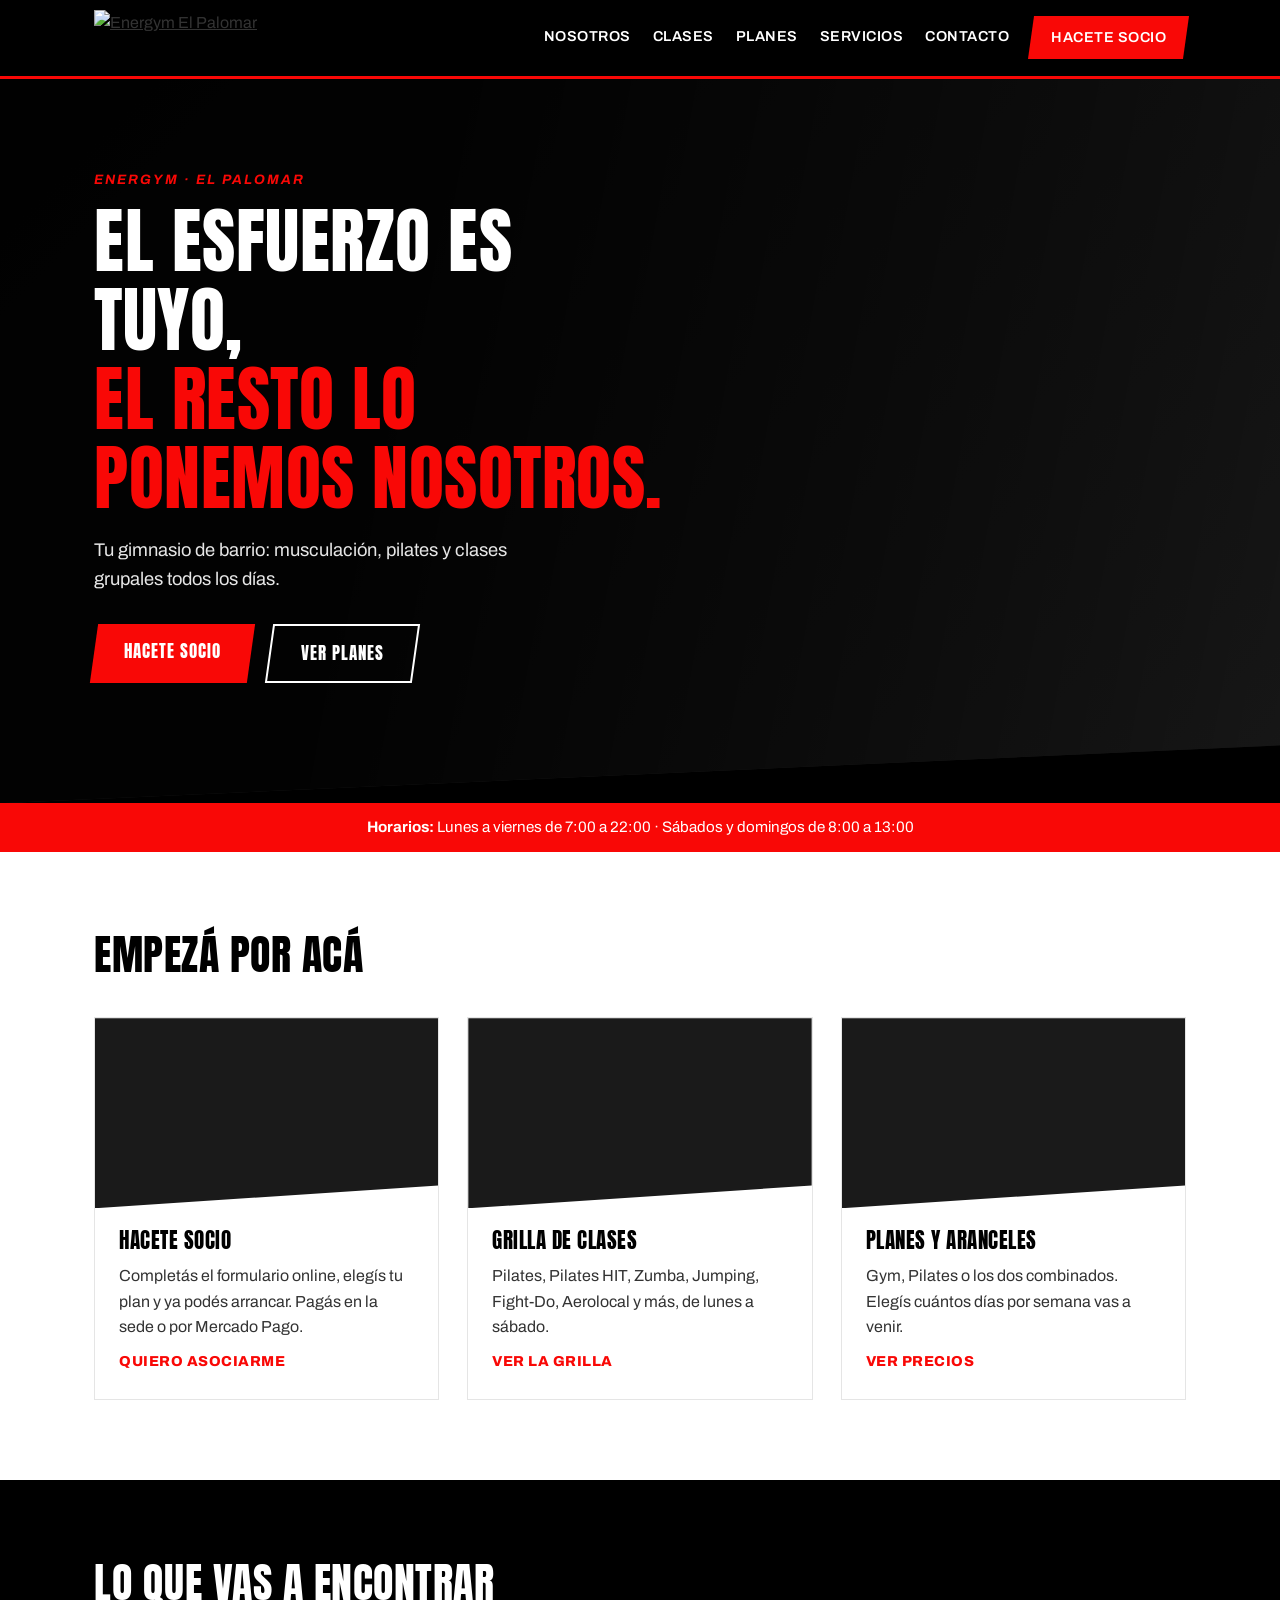
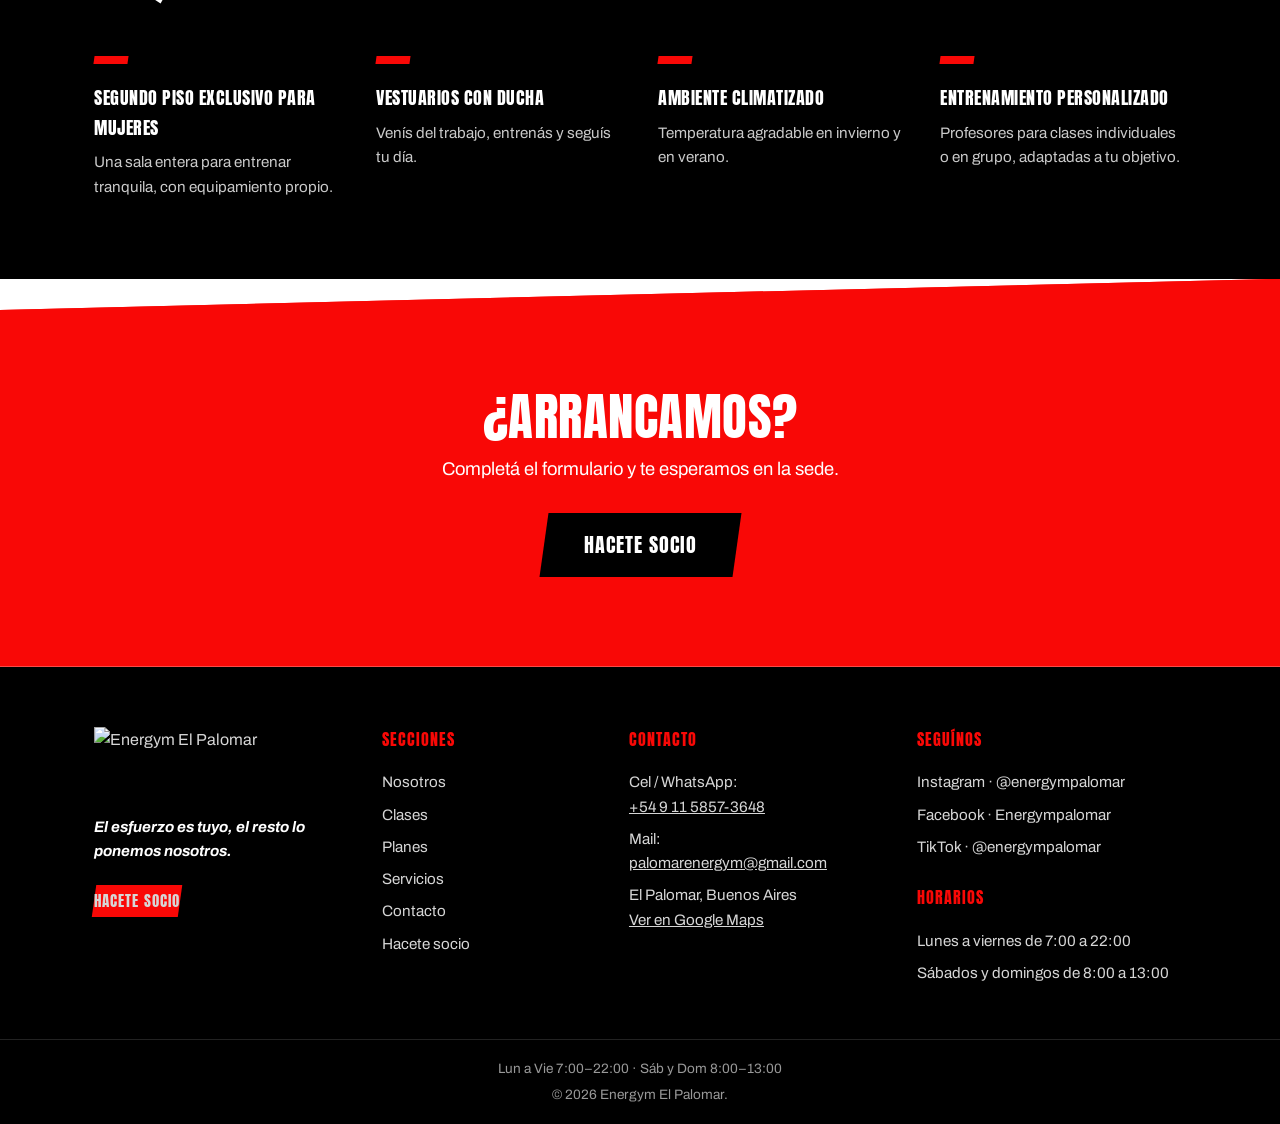
==== index.html @ e4fec942 "Add files via upload" ====
<!DOCTYPE html>
<html lang="es">
<head>
  <meta charset="UTF-8">
  <meta name="viewport" content="width=device-width, initial-scale=1.0">
  <title>Energym El Palomar — Tu gimnasio de barrio</title>
  <link rel="icon" href="img/logo.png">
  <link rel="preconnect" href="https://fonts.googleapis.com">
  <link rel="preconnect" href="https://fonts.gstatic.com" crossorigin>
  <link href="https://fonts.googleapis.com/css2?family=Anton&family=Archivo:ital,wght@0,400;0,600;0,800;1,700&display=swap" rel="stylesheet">
  <link rel="stylesheet" href="styles.css">
</head>
<body>

  <header class="header">
    <div class="header-inner">
      <a href="index.html" class="brand">
        <img src="img/logo.png" alt="Energym El Palomar" class="brand-logo">
      </a>
      <nav class="nav" aria-label="Navegación principal">
        <a href="nosotros.html">Nosotros</a>
        <a href="clases.html">Clases</a>
        <a href="planes.html">Planes</a>
        <a href="servicios.html">Servicios</a>
        <a href="contacto.html">Contacto</a>
        <a href="hacete-socio.html" class="nav-cta"><span>Hacete socio</span></a>
      </nav>
    </div>
  </header>

  <main>
    <section class="hero">
      <div class="hero-bg" role="img" aria-label="Salón de máquinas de Energym"></div>
      <div class="hero-content">
        <p class="eyebrow">Energym · El Palomar</p>
        <h1>El esfuerzo es tuyo,<br><span class="accent">el resto lo ponemos nosotros.</span></h1>
        <p class="hero-sub">Tu gimnasio de barrio: musculación, pilates y clases grupales todos los días.</p>
        <div class="hero-actions">
          <a href="hacete-socio.html" class="btn btn-primary"><span>Hacete socio</span></a>
          <a href="planes.html" class="btn btn-ghost"><span>Ver planes</span></a>
        </div>
      </div>
    </section>

    <div class="hours-bar" role="note">
      <p><strong>Horarios:</strong> Lunes a viernes de 7:00 a 22:00 · Sábados y domingos de 8:00 a 13:00</p>
    </div>

    <section class="section">
      <div class="container">
        <h2 class="section-title">Empezá por acá</h2>
        <div class="cards">

          <article class="card">
            <div class="card-img" style="background-image:url('img/banner-socio.jpg')"></div>
            <div class="card-body">
              <h3>Hacete socio</h3>
              <p>Completás el formulario online, elegís tu plan y ya podés arrancar. Pagás en la sede o por Mercado Pago.</p>
              <a href="hacete-socio.html" class="card-link">Quiero asociarme</a>
            </div>
          </article>

          <article class="card">
            <div class="card-img" style="background-image:url('img/banner-clases.jpg')"></div>
            <div class="card-body">
              <h3>Grilla de clases</h3>
              <p>Pilates, Pilates HIT, Zumba, Jumping, Fight-Do, Aerolocal y más, de lunes a sábado.</p>
              <a href="clases.html" class="card-link">Ver la grilla</a>
            </div>
          </article>

          <article class="card">
            <div class="card-img" style="background-image:url('img/banner-planes.jpg')"></div>
            <div class="card-body">
              <h3>Planes y aranceles</h3>
              <p>Gym, Pilates o los dos combinados. Elegís cuántos días por semana vas a venir.</p>
              <a href="planes.html" class="card-link">Ver precios</a>
            </div>
          </article>

        </div>
      </div>
    </section>

    <section class="section section-dark">
      <div class="container">
        <h2 class="section-title">Lo que vas a encontrar</h2>
        <div class="perks">
          <div class="perk">
            <span class="perk-bolt" aria-hidden="true"></span>
            <h4>Segundo piso exclusivo para mujeres</h4>
            <p>Una sala entera para entrenar tranquila, con equipamiento propio.</p>
          </div>
          <div class="perk">
            <span class="perk-bolt" aria-hidden="true"></span>
            <h4>Vestuarios con ducha</h4>
            <p>Venís del trabajo, entrenás y seguís tu día.</p>
          </div>
          <div class="perk">
            <span class="perk-bolt" aria-hidden="true"></span>
            <h4>Ambiente climatizado</h4>
            <p>Temperatura agradable en invierno y en verano.</p>
          </div>
          <div class="perk">
            <span class="perk-bolt" aria-hidden="true"></span>
            <h4>Entrenamiento personalizado</h4>
            <p>Profesores para clases individuales o en grupo, adaptadas a tu objetivo.</p>
          </div>
        </div>
      </div>
    </section>

    <section class="cta-final">
      <div class="container cta-final-inner">
        <h2>¿Arrancamos?</h2>
        <p>Completá el formulario y te esperamos en la sede.</p>
        <a href="hacete-socio.html" class="btn btn-primary btn-lg"><span>Hacete socio</span></a>
      </div>
    </section>

  </main>

  <footer class="footer">
    <div class="container footer-grid">

      <div class="footer-col footer-brand">
        <img src="img/logo.png" alt="Energym El Palomar" class="footer-logo">
        <p class="footer-claim">El esfuerzo es tuyo, el resto lo ponemos nosotros.</p>
        <a href="hacete-socio.html" class="btn btn-primary btn-sm"><span>Hacete socio</span></a>
      </div>

      <div class="footer-col">
        <h5>Secciones</h5>
        <a href="nosotros.html">Nosotros</a>
        <a href="clases.html">Clases</a>
        <a href="planes.html">Planes</a>
        <a href="servicios.html">Servicios</a>
        <a href="contacto.html">Contacto</a>
        <a href="hacete-socio.html">Hacete socio</a>
      </div>

      <div class="footer-col">
        <h5>Contacto</h5>
        <p>Cel / WhatsApp:<br><a href="https://wa.me/5491158573648">+54 9 11 5857-3648</a></p>
        <p>Mail:<br><a href="mailto:palomarenergym@gmail.com">palomarenergym@gmail.com</a></p>
        <p>El Palomar, Buenos Aires<br><a href="https://maps.app.goo.gl/Y169NvNYUahnVg4Q8" target="_blank" rel="noopener">Ver en Google Maps</a></p>
      </div>

      <div class="footer-col">
        <h5>Seguínos</h5>
        <a href="https://www.instagram.com/energympalomar/" target="_blank" rel="noopener">Instagram · @energympalomar</a>
        <a href="https://www.facebook.com/Energympalomar/" target="_blank" rel="noopener">Facebook · Energympalomar</a>
        <a href="https://www.tiktok.com/@energympalomar" target="_blank" rel="noopener">TikTok · @energympalomar</a>
        <h5 style="margin-top:22px">Horarios</h5>
        <p>Lunes a viernes de 7:00 a 22:00</p>
        <p>Sábados y domingos de 8:00 a 13:00</p>
      </div>

    </div>
    <div class="footer-bottom">
      <p>Lun a Vie 7:00–22:00 · Sáb y Dom 8:00–13:00</p>
      <p>© 2026 Energym El Palomar.</p>
    </div>
  </footer>

</body>
</html>
---- styles.css ----
/* ============================================================
   ENERGYM EL PALOMAR — styles.css
   Hoja de estilos compartida por todas las páginas.
   Colores de marca: negro #000000 / rojo #f90806
   Tipografías: Anton (títulos) + Archivo (textos)
   Firma visual: cortes diagonales "rayo", como el logo.
   ============================================================ */

:root {
  --negro: #000000;
  --rojo: #f90806;
  --blanco: #ffffff;
  --gris-claro: #f4f4f4;
  --gris-texto: #333333;
  --display: 'Anton', sans-serif;
  --texto: 'Archivo', sans-serif;
  --skew: -8deg;           /* inclinación "rayo" de botones y etiquetas */
  --ancho: 1140px;
}

/* ---------- Reset básico ---------- */
* { margin: 0; padding: 0; box-sizing: border-box; }
html { scroll-behavior: smooth; }
body {
  font-family: var(--texto);
  color: var(--gris-texto);
  background: var(--blanco);
  line-height: 1.6;
}
img { max-width: 100%; display: block; }
a { color: inherit; }
a:focus-visible, button:focus-visible {
  outline: 3px solid var(--rojo);
  outline-offset: 3px;
}

.container { max-width: var(--ancho); margin: 0 auto; padding: 0 24px; }

/* ---------- Tipografía ---------- */
h1, h2, h3, .section-title {
  font-family: var(--display);
  font-weight: 400;
  letter-spacing: 0.5px;
  text-transform: uppercase;
  line-height: 1.1;
  color: var(--negro);
}

.eyebrow {
  font-family: var(--texto);
  font-style: italic;          /* como el "EL PALOMAR" del logo */
  font-weight: 700;
  text-transform: uppercase;
  letter-spacing: 2px;
  font-size: 0.85rem;
  color: var(--rojo);
  margin-bottom: 10px;
}
.eyebrow-dark { color: var(--rojo); }
.accent { color: var(--rojo); }

/* ---------- Botones (paralelogramo tipo rayo) ---------- */
.btn {
  display: inline-block;
  font-family: var(--display);
  font-size: 1.05rem;
  letter-spacing: 1px;
  text-transform: uppercase;
  text-decoration: none;
  padding: 14px 30px;
  transform: skewX(var(--skew));
  transition: transform 0.15s ease, background 0.15s ease, color 0.15s ease;
}
.btn span { display: inline-block; transform: skewX(calc(var(--skew) * -1)); }
.btn-primary { background: var(--rojo); color: var(--blanco); }
.btn-primary:hover { background: var(--negro); transform: skewX(var(--skew)) translateY(-2px); }
.btn-ghost { background: transparent; color: var(--blanco); border: 2px solid var(--blanco); }
.btn-ghost:hover { background: var(--blanco); color: var(--negro); }
.btn-lg { font-size: 1.25rem; padding: 16px 40px; }
.btn-sm { font-size: 0.85rem; padding: 10px 20px; }

/* ---------- Header ---------- */
.header {
  background: var(--negro);
  position: sticky;
  top: 0;
  z-index: 100;
  border-bottom: 3px solid var(--rojo);
}
.header-inner {
  max-width: var(--ancho);
  margin: 0 auto;
  padding: 10px 24px;
  display: flex;
  align-items: center;
  justify-content: space-between;
  gap: 16px;
  flex-wrap: wrap;
}
.brand-logo { height: 56px; width: auto; }
.nav {
  display: flex;
  align-items: center;
  gap: 22px;
  flex-wrap: wrap;
}
.nav a {
  color: var(--blanco);
  text-decoration: none;
  font-weight: 600;
  font-size: 0.9rem;
  text-transform: uppercase;
  letter-spacing: 0.5px;
  padding: 6px 0;
  border-bottom: 2px solid transparent;
  transition: border-color 0.15s ease, color 0.15s ease;
}
.nav a:hover { color: var(--rojo); border-bottom-color: var(--rojo); }
.nav a.activo { border-bottom-color: var(--rojo); }
.nav .nav-cta {
  background: var(--rojo);
  padding: 10px 20px;
  transform: skewX(var(--skew));
  border-bottom: none;
}
.nav .nav-cta span { display: inline-block; transform: skewX(calc(var(--skew) * -1)); }
.nav .nav-cta:hover { background: var(--blanco); color: var(--negro); }

/* ---------- Hero ---------- */
.hero {
  position: relative;
  min-height: 78vh;
  display: flex;
  align-items: center;
  background: var(--negro);
  overflow: hidden;
}
.hero-bg {
  position: absolute;
  inset: 0;
  background:
    linear-gradient(100deg, rgba(0,0,0,0.92) 30%, rgba(0,0,0,0.45) 100%),
    url('img/banner-home.jpg') center/cover no-repeat,
    linear-gradient(135deg, #111 0%, #2a2a2a 100%); /* fallback si falta la foto */
  clip-path: polygon(0 0, 100% 0, 100% 92%, 0 100%);
}
.hero-content {
  position: relative;
  max-width: var(--ancho);
  margin: 0 auto;
  padding: 90px 24px 120px;
  width: 100%;
}
.hero h1 {
  color: var(--blanco);
  font-size: clamp(2.4rem, 6vw, 4.5rem);
  margin-bottom: 18px;
  max-width: 16ch;
}
.hero-sub {
  color: #e6e6e6;
  font-size: 1.15rem;
  max-width: 44ch;
  margin-bottom: 30px;
}
.hero-actions { display: flex; gap: 18px; flex-wrap: wrap; }

/* ---------- Barra de horarios ---------- */
.hours-bar {
  background: var(--rojo);
  color: var(--blanco);
  text-align: center;
  padding: 12px 24px;
  font-size: 0.95rem;
}

/* ---------- Secciones ---------- */
.section { padding: 80px 0; }
.section-dark { background: var(--negro); }
.section-gris { background: var(--gris-claro); }
.section-title {
  font-size: clamp(1.8rem, 4vw, 2.6rem);
  margin-bottom: 40px;
}
.section-dark .section-title { color: var(--blanco); }
.section-dark p { color: #c9c9c9; }

/* ---------- Cards ---------- */
.cards {
  display: grid;
  grid-template-columns: repeat(auto-fit, minmax(280px, 1fr));
  gap: 28px;
}
.card {
  background: var(--blanco);
  border: 1px solid #e5e5e5;
  display: flex;
  flex-direction: column;
  transition: transform 0.15s ease, box-shadow 0.15s ease;
}
.card:hover { transform: translateY(-4px); box-shadow: 0 12px 28px rgba(0,0,0,0.12); }
.card-img {
  height: 190px;
  background-color: #1a1a1a;
  background-size: cover;
  background-position: center;
  clip-path: polygon(0 0, 100% 0, 100% 88%, 0 100%); /* corte rayo */
}
.card-body { padding: 22px 24px 26px; display: flex; flex-direction: column; gap: 10px; flex: 1; }
.card-body h3 { font-size: 1.3rem; }
.card-body p { flex: 1; }
.card-link {
  color: var(--rojo);
  font-weight: 800;
  text-decoration: none;
  text-transform: uppercase;
  font-size: 0.9rem;
  letter-spacing: 0.5px;
}
.card-link:hover { text-decoration: underline; }

/* ---------- Beneficios ---------- */
.perks {
  display: grid;
  grid-template-columns: repeat(auto-fit, minmax(220px, 1fr));
  gap: 36px;
}
.perk h4 {
  font-family: var(--display);
  font-weight: 400;
  text-transform: uppercase;
  letter-spacing: 0.5px;
  color: var(--blanco);
  font-size: 1.15rem;
  margin: 12px 0 8px;
}
.perk p { color: #c9c9c9; font-size: 0.95rem; }
.perk-bolt {
  display: inline-block;
  width: 34px;
  height: 8px;
  background: var(--rojo);
  transform: skewX(var(--skew));
}

/* ---------- CTA final ---------- */
.cta-final {
  background:
    linear-gradient(rgba(249,8,6,0.92), rgba(249,8,6,0.92)),
    url('img/banner-home.jpg') center/cover no-repeat,
    var(--rojo);
  clip-path: polygon(0 8%, 100% 0, 100% 100%, 0 100%);
  padding: 110px 0 90px;
  text-align: center;
}
.cta-final h2 { color: var(--blanco); font-size: clamp(2rem, 5vw, 3.2rem); margin-bottom: 10px; }
.cta-final p { color: var(--blanco); font-size: 1.15rem; margin-bottom: 28px; }
.cta-final .btn-primary { background: var(--negro); }
.cta-final .btn-primary:hover { background: var(--blanco); color: var(--negro); }

/* ---------- Footer ---------- */
.footer { background: var(--negro); color: #d6d6d6; padding-top: 60px; }
.footer-grid {
  display: grid;
  grid-template-columns: 1.2fr 1fr 1.2fr 1.3fr;
  gap: 40px;
  padding-bottom: 50px;
}
.footer-logo { height: 70px; width: auto; margin-bottom: 14px; }
.footer-claim { font-style: italic; font-weight: 700; color: var(--blanco); max-width: 26ch; margin-bottom: 18px; }
.footer-col h5 {
  font-family: var(--display);
  font-weight: 400;
  text-transform: uppercase;
  letter-spacing: 1px;
  color: var(--rojo);
  font-size: 1rem;
  margin-bottom: 14px;
}
.footer-col a {
  display: block;
  color: #d6d6d6;
  text-decoration: none;
  padding: 4px 0;
  font-size: 0.95rem;
}
.footer-col a:hover { color: var(--rojo); }
.footer-col p { font-size: 0.95rem; padding: 4px 0; }
.footer-col p a { display: inline; padding: 0; text-decoration: underline; }
.footer-brand .btn { display: inline-block; }
.footer-bottom {
  border-top: 1px solid #222;
  padding: 18px 24px;
  text-align: center;
  font-size: 0.85rem;
  color: #999;
}
.footer-bottom p + p { margin-top: 4px; }

/* ============================================================
   PÁGINAS INTERNAS
   ============================================================ */

.page-hero {
  background: var(--negro);
  clip-path: polygon(0 0, 100% 0, 100% 85%, 0 100%);
  padding: 70px 0 90px;
}
.page-hero h1 { color: var(--blanco); font-size: clamp(2rem, 5vw, 3.2rem); }

.grid-3 {
  display: grid;
  grid-template-columns: repeat(auto-fit, minmax(260px, 1fr));
  gap: 28px;
  align-items: start;
}

/* Bloque texto + imagen */
.split {
  display: grid;
  grid-template-columns: 1fr 1fr;
  gap: 48px;
  align-items: center;
}
.split-img {
  width: 100%;
  aspect-ratio: 3 / 2;
  background-color: #1a1a1a;
  background-size: cover;
  background-position: center;
  clip-path: polygon(0 0, 100% 0, 100% 92%, 0 100%);
}
.split h2 { font-size: clamp(1.6rem, 3.5vw, 2.2rem); margin-bottom: 14px; }
.split p + p { margin-top: 12px; }

/* Nota destacada */
.nota {
  background: var(--gris-claro);
  border-left: 6px solid var(--rojo);
  padding: 18px 22px;
  font-size: 0.98rem;
  margin-top: 30px;
}
.section-gris .nota { background: var(--blanco); }

/* ---------- Nosotros: banners de instalaciones ---------- */
.destacados { display: grid; gap: 24px; }
.destacado-item {
  display: grid;
  grid-template-columns: 340px 1fr;
  background: var(--blanco);
  border: 1px solid #e5e5e5;
  align-items: stretch;
}
.destacado-item:nth-child(even) { grid-template-columns: 1fr 340px; }
.destacado-item:nth-child(even) .destacado-img { order: 2; }
.destacado-img {
  min-height: 220px;
  background-color: #1a1a1a;
  background-size: cover;
  background-position: center;
}
.destacado-txt { padding: 30px 34px; display: flex; flex-direction: column; justify-content: center; }
.destacado-txt h3 { font-size: 1.4rem; margin-bottom: 10px; }
.destacado-txt h3::after {
  content: "";
  display: block;
  width: 40px;
  height: 6px;
  background: var(--rojo);
  transform: skewX(var(--skew));
  margin-top: 10px;
}

/* ---------- Planes ---------- */
.plan {
  background: var(--blanco);
  border: 2px solid var(--negro);
  padding: 30px 26px;
}
.plan.destacado { border-color: var(--rojo); box-shadow: 0 10px 26px rgba(249,8,6,0.18); }
.plan h3 { font-size: 1.5rem; }
.plan-sub {
  font-style: italic;
  font-weight: 700;
  text-transform: uppercase;
  letter-spacing: 1px;
  font-size: 0.8rem;
  color: var(--rojo);
  margin-bottom: 16px;
}
.lista-precios { list-style: none; }
.lista-precios li {
  display: flex;
  justify-content: space-between;
  align-items: baseline;
  gap: 14px;
  padding: 10px 0;
  border-bottom: 1px solid #eee;
  font-size: 0.95rem;
}
.lista-precios .monto {
  font-family: var(--display);
  font-size: 1.25rem;
  color: var(--negro);
  white-space: nowrap;
}
.plan.destacado .lista-precios .monto { color: var(--rojo); }

/* ---------- Grilla de clases ---------- */
.grilla {
  display: grid;
  grid-template-columns: repeat(auto-fit, minmax(230px, 1fr));
  gap: 22px;
}
.dia { border: 1px solid #e5e5e5; background: var(--blanco); }
.dia h3 {
  background: var(--negro);
  color: var(--blanco);
  font-size: 1.1rem;
  padding: 12px 18px;
  letter-spacing: 1px;
}
.dia ul { list-style: none; padding: 6px 18px 18px; }
.dia li { display: flex; gap: 12px; padding: 9px 0; border-bottom: 1px solid #f0f0f0; font-size: 0.92rem; }
.dia li:last-child { border-bottom: none; }
.dia .hora {
  font-family: var(--display);
  color: var(--rojo);
  font-size: 0.95rem;
  min-width: 52px;
}
.dia .clase { flex: 1; }

/* ---------- Profes / servicios ---------- */
.profes {
  display: grid;
  grid-template-columns: repeat(auto-fit, minmax(280px, 1fr));
  gap: 28px;
}
.profe { border: 1px solid #e5e5e5; background: var(--blanco); display: flex; flex-direction: column; }
.profe-foto {
  width: 100%;
  aspect-ratio: 1 / 1;
  background-color: #1a1a1a;
  background-size: cover;
  background-position: center;
  clip-path: polygon(0 0, 100% 0, 100% 94%, 0 100%);
}
.profe-body { padding: 20px 24px 26px; display: flex; flex-direction: column; gap: 10px; flex: 1; }
.profe h3 { font-size: 1.25rem; }
.profe .rol { color: var(--rojo); font-weight: 700; font-style: italic; font-size: 0.9rem; margin-top: -8px; }
.profe p { font-size: 0.95rem; }
.profe-link {
  display: inline-block;
  font-weight: 800;
  font-size: 0.88rem;
  color: var(--negro);
  text-decoration: none;
  border-bottom: 2px solid var(--rojo);
  padding-bottom: 2px;
  margin-right: 14px;
}
.profe-link:hover { color: var(--rojo); }

/* ---------- Contacto ---------- */
.contacto-grid {
  display: grid;
  grid-template-columns: 1fr 1fr;
  gap: 48px;
  align-items: start;
}
.dato { padding: 12px 0; border-bottom: 1px solid #eee; }
.dato strong { color: var(--negro); text-transform: uppercase; font-size: 0.85rem; letter-spacing: 1px; display: block; }
.mapa-img {
  width: 100%;
  aspect-ratio: 2 / 1;
  background-color: #1a1a1a;
  background-image: url('img/mapa.jpg');
  background-size: cover;
  background-position: center;
  clip-path: polygon(0 0, 100% 0, 100% 92%, 0 100%);
}

/* ---------- Responsive ---------- */
@media (max-width: 900px) {
  .footer-grid { grid-template-columns: 1fr 1fr; }
  .destacado-item,
  .destacado-item:nth-child(even) { grid-template-columns: 1fr; }
  .destacado-item:nth-child(even) .destacado-img { order: 0; }
  .destacado-img { min-height: 200px; }
}
@media (max-width: 760px) {
  .split, .contacto-grid { grid-template-columns: 1fr; gap: 28px; }
}
@media (max-width: 640px) {
  .header-inner { justify-content: center; }
  .nav { justify-content: center; gap: 14px; }
  .hero { min-height: 70vh; }
  .hero-content { padding: 60px 24px 90px; }
  .section { padding: 56px 0; }
  .footer-grid { grid-template-columns: 1fr; gap: 28px; }
}

/* ---------- Accesibilidad: menos movimiento ---------- */
@media (prefers-reduced-motion: reduce) {
  html { scroll-behavior: auto; }
  * { transition: none !important; }
}
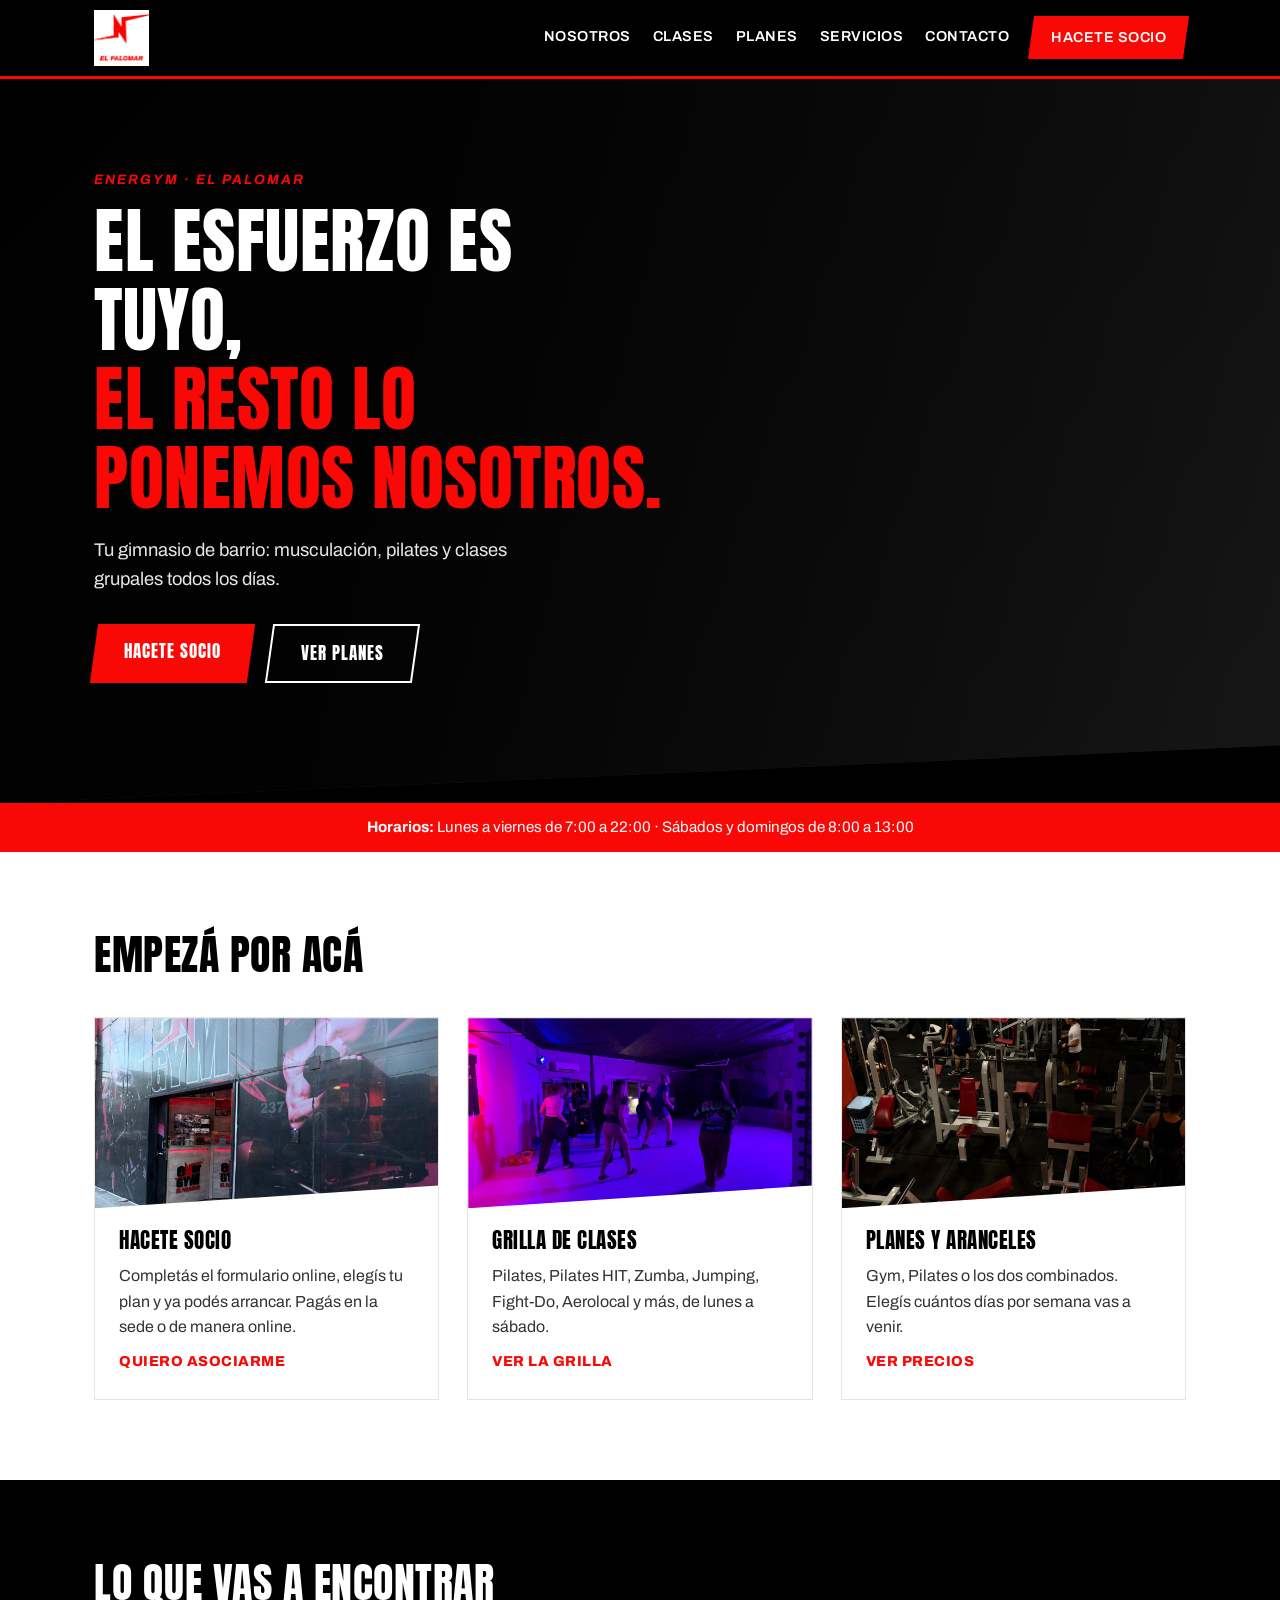
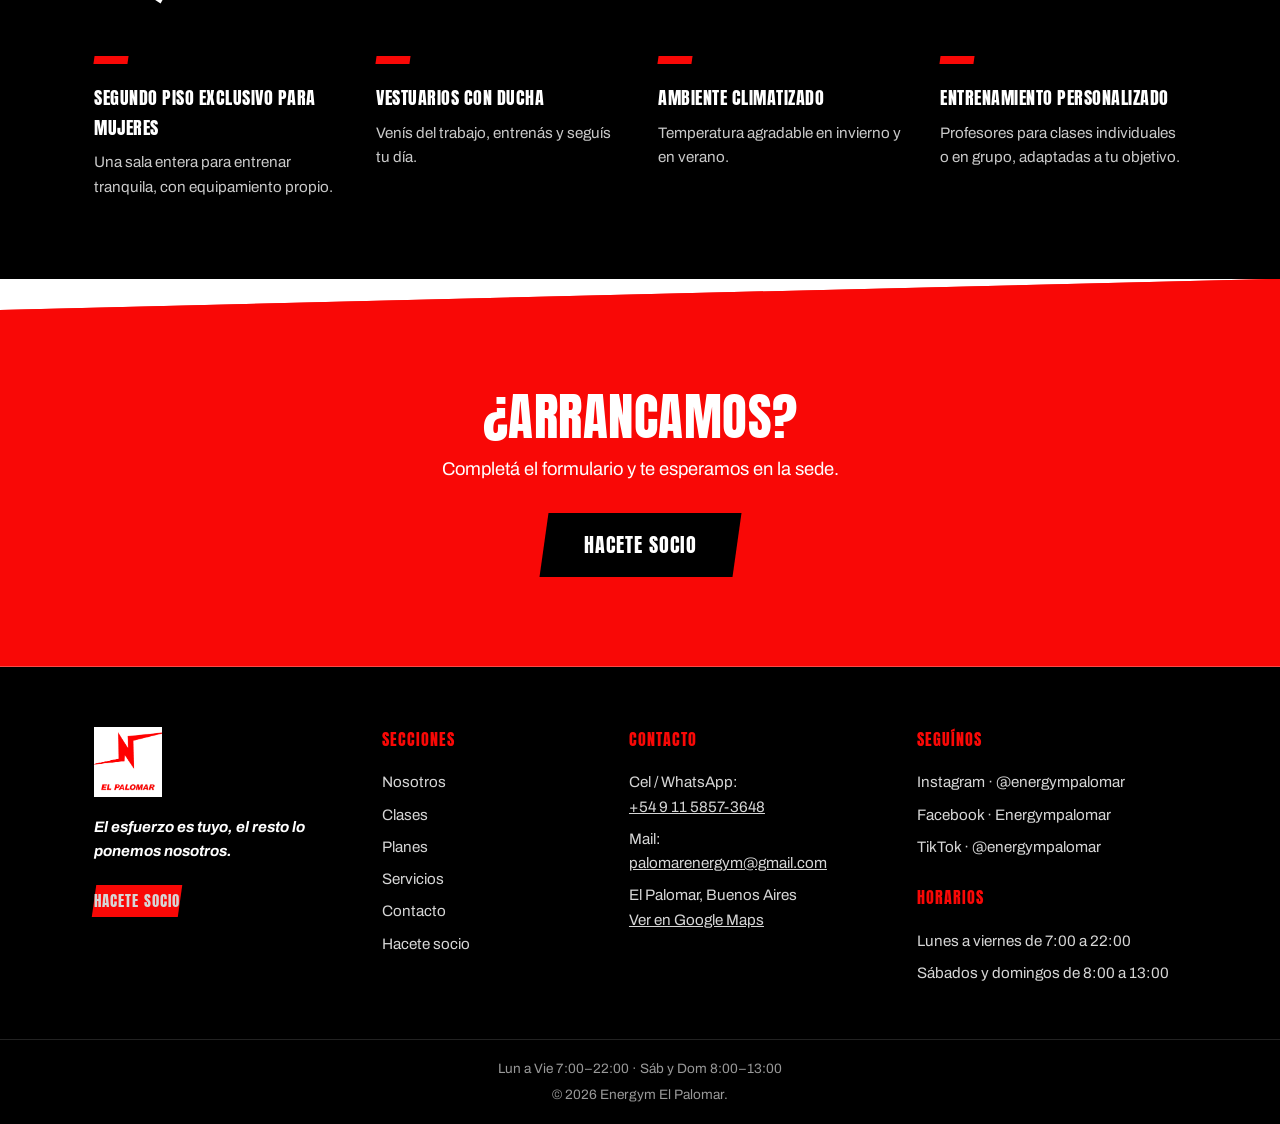
==== commit 89f5f908: "Update index.html" ====
--- a/index.html
+++ b/index.html
@@ -55,7 +55,7 @@
             <div class="card-img" style="background-image:url('img/banner-socio.jpg')"></div>
             <div class="card-body">
               <h3>Hacete socio</h3>
-              <p>Completás el formulario online, elegís tu plan y ya podés arrancar. Pagás en la sede o por Mercado Pago.</p>
+              <p>Completás el formulario online, elegís tu plan y ya podés arrancar. Pagás en la sede o de manera online.</p>
               <a href="hacete-socio.html" class="card-link">Quiero asociarme</a>
             </div>
           </article>
@@ -164,4 +164,4 @@
   </footer>
 
 </body>
-</html>+</html>
--- a/styles.css
+++ b/styles.css
@@ -343,25 +343,19 @@
 }
 .section-gris .nota { background: var(--blanco); }
 
-/* ---------- Nosotros: banners de instalaciones ---------- */
-.destacados { display: grid; gap: 24px; }
+/* ---------- Nosotros: instalaciones ---------- */
+.destacados {
+  display: grid;
+  grid-template-columns: repeat(auto-fit, minmax(270px, 1fr));
+  gap: 24px;
+}
 .destacado-item {
-  display: grid;
-  grid-template-columns: 340px 1fr;
   background: var(--blanco);
   border: 1px solid #e5e5e5;
-  align-items: stretch;
-}
-.destacado-item:nth-child(even) { grid-template-columns: 1fr 340px; }
-.destacado-item:nth-child(even) .destacado-img { order: 2; }
-.destacado-img {
-  min-height: 220px;
-  background-color: #1a1a1a;
-  background-size: cover;
-  background-position: center;
-}
-.destacado-txt { padding: 30px 34px; display: flex; flex-direction: column; justify-content: center; }
-.destacado-txt h3 { font-size: 1.4rem; margin-bottom: 10px; }
+  border-top: 6px solid var(--rojo);
+}
+.destacado-txt { padding: 28px 30px 32px; }
+.destacado-txt h3 { font-size: 1.25rem; margin-bottom: 10px; }
 .destacado-txt h3::after {
   content: "";
   display: block;
@@ -485,10 +479,6 @@
 /* ---------- Responsive ---------- */
 @media (max-width: 900px) {
   .footer-grid { grid-template-columns: 1fr 1fr; }
-  .destacado-item,
-  .destacado-item:nth-child(even) { grid-template-columns: 1fr; }
-  .destacado-item:nth-child(even) .destacado-img { order: 0; }
-  .destacado-img { min-height: 200px; }
 }
 @media (max-width: 760px) {
   .split, .contacto-grid { grid-template-columns: 1fr; gap: 28px; }
